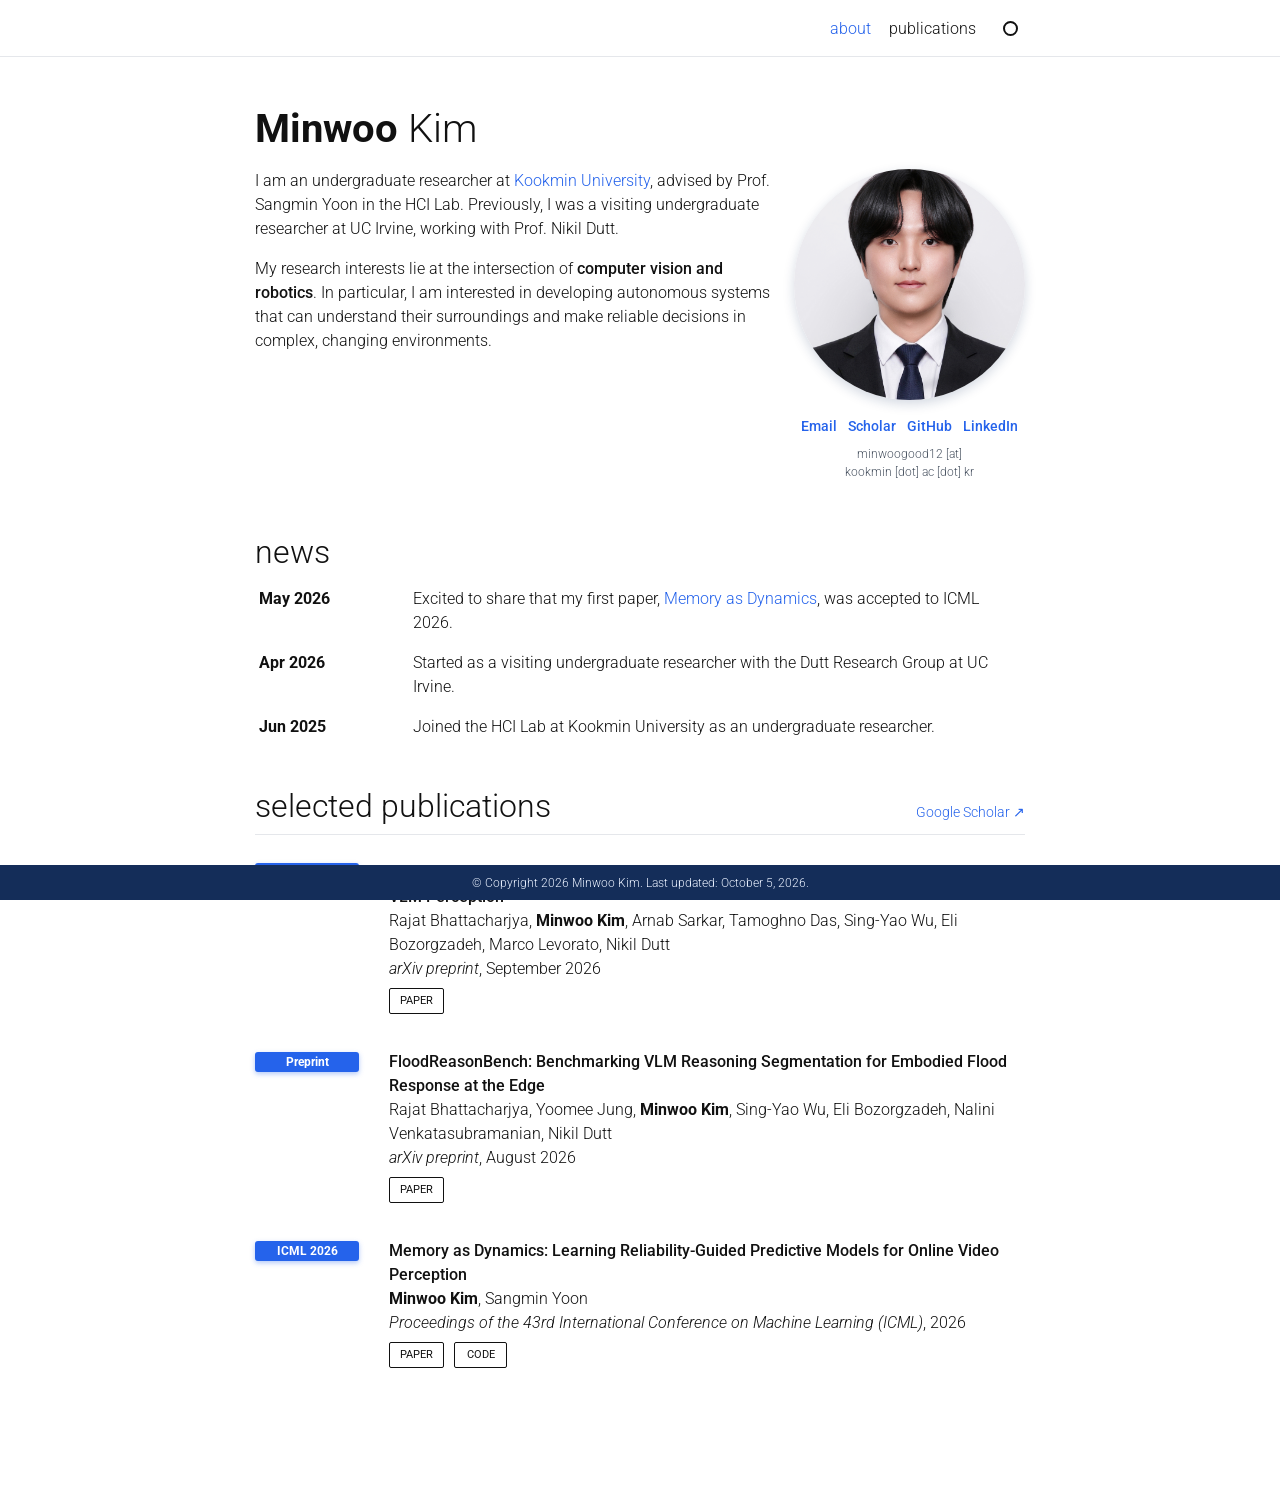
==== index.html @ ced491f4 "Update research bio and add FreshLatent preprint" ====
<!doctype html>
<html lang="en">
<head>
  <meta charset="utf-8">
  <meta name="viewport" content="width=device-width, initial-scale=1">
  <meta name="description" content="Minwoo Kim is a computer vision researcher working on multimodal perception, autonomous systems, and robotics.">
  <meta name="theme-color" content="#ffffff">
  <title>Minwoo Kim</title>
  <script>
    (() => {
      const saved = localStorage.getItem('theme');
      const preferred = matchMedia('(prefers-color-scheme: dark)').matches ? 'dark' : 'light';
      document.documentElement.dataset.theme = saved || preferred;
    })();
  </script>
  <link rel="preconnect" href="https://fonts.googleapis.com">
  <link rel="preconnect" href="https://fonts.gstatic.com" crossorigin>
  <link href="https://fonts.googleapis.com/css2?family=Roboto:ital,wght@0,300;0,400;0,500;0,700;1,300;1,400&amp;display=swap" rel="stylesheet">
  <link rel="stylesheet" href="stylesheet.css">
</head>
<body>
  <a class="skip-link" href="#main">Skip to content</a>
  <header>
    <nav aria-label="Primary navigation">
      <a class="active" href="#about">about</a>
      <a href="#publications">publications</a>
      <button id="theme-toggle" type="button" aria-label="Switch to dark theme" title="Change theme">
        <span class="theme-icon" aria-hidden="true"></span>
      </button>
    </nav>
  </header>

  <main id="main">
    <section class="about" id="about">
      <h1><strong>Minwoo</strong> Kim</h1>
      <aside class="profile" aria-label="Minwoo Kim profile links">
        <img src="image/photo.jpeg" alt="Portrait of Minwoo Kim">
        <div class="social-links">
          <a href="mailto:minwoogood12@kookmin.ac.kr" aria-label="Email">Email</a>
          <a href="https://scholar.google.com/citations?user=IVW0EVEAAAAJ&amp;hl=en" target="_blank" rel="noopener noreferrer">Scholar</a>
          <a href="https://github.com/minwookim01" target="_blank" rel="noopener noreferrer">GitHub</a>
          <a href="https://www.linkedin.com/in/minwoogood12/" target="_blank" rel="noopener noreferrer">LinkedIn</a>
        </div>
        <p>minwoogood12 [at]<br>kookmin [dot] ac [dot] kr</p>
      </aside>
      <div class="about-copy">
        <p>I am an undergraduate researcher at <a href="https://english.kookmin.ac.kr/" target="_blank" rel="noopener noreferrer">Kookmin University</a>, advised by Prof. Sangmin Yoon in the HCI Lab. Previously, I was a visiting undergraduate researcher at UC Irvine, working with Prof. Nikil Dutt.</p>
        <p>My research interests lie at the intersection of <strong>computer vision and robotics</strong>. In particular, I am interested in developing autonomous systems that can understand their surroundings and make reliable decisions in complex, changing environments.</p>
      </div>
    </section>

    <section id="news">
      <h2>news</h2>
      <div class="news-list">
        <article><time datetime="2026-05">May 2026</time><p>Excited to share that my first paper, <a href="https://openreview.net/pdf?id=DiIUn7KZ2k" target="_blank" rel="noopener noreferrer">Memory as Dynamics</a>, was accepted to ICML 2026.</p></article>
        <article><time datetime="2026-04">Apr 2026</time><p>Started as a visiting undergraduate researcher with the Dutt Research Group at UC Irvine.</p></article>
        <article><time datetime="2025-06">Jun 2025</time><p>Joined the HCI Lab at Kookmin University as an undergraduate researcher.</p></article>
      </div>
    </section>

    <section id="publications">
      <div class="section-title"><h2>selected publications</h2><a href="https://scholar.google.com/citations?user=IVW0EVEAAAAJ&amp;hl=en" target="_blank" rel="noopener noreferrer">Google Scholar ↗</a></div>
      <div class="publication-list">
        <article class="publication"><span class="tag">Preprint</span><div class="pub-body"><h3>FRESHLATENT: Channel-Aware Latent Adaptation for Resource-Constrained Embodied VLM Perception</h3><p class="authors">Rajat Bhattacharjya, <strong>Minwoo Kim</strong>, Arnab Sarkar, Tamoghno Das, Sing-Yao Wu, Eli Bozorgzadeh, Marco Levorato, Nikil Dutt</p><p class="venue"><em>arXiv preprint</em>, September 2026</p><div class="pub-links"><a href="https://arxiv.org/abs/2609.30629" target="_blank" rel="noopener noreferrer">Paper</a></div></div></article>
        <article class="publication"><span class="tag">Preprint</span><div class="pub-body"><h3>FloodReasonBench: Benchmarking VLM Reasoning Segmentation for Embodied Flood Response at the Edge</h3><p class="authors">Rajat Bhattacharjya, Yoomee Jung, <strong>Minwoo Kim</strong>, Sing-Yao Wu, Eli Bozorgzadeh, Nalini Venkatasubramanian, Nikil Dutt</p><p class="venue"><em>arXiv preprint</em>, August 2026</p><div class="pub-links"><a href="https://arxiv.org/abs/2608.15410" target="_blank" rel="noopener noreferrer">Paper</a></div></div></article>
        <article class="publication">
          <span class="tag">ICML 2026</span>
          <div class="pub-body"><h3>Memory as Dynamics: Learning Reliability-Guided Predictive Models for Online Video Perception</h3><p class="authors"><strong>Minwoo Kim</strong>, Sangmin Yoon</p><p class="venue"><em>Proceedings of the 43rd International Conference on Machine Learning (ICML)</em>, 2026</p><div class="pub-links"><a href="https://openreview.net/pdf?id=DiIUn7KZ2k" target="_blank" rel="noopener noreferrer">Paper</a><a href="https://github.com/minwookim01/memory-as-dynamics" target="_blank" rel="noopener noreferrer">Code</a></div></div>
        </article>
      </div>
    </section>

  </main>

  <footer><p>© Copyright 2026 Minwoo Kim. Last updated: October 5, 2026.</p></footer>
  <script>
    const root = document.documentElement;
    const toggle = document.querySelector('#theme-toggle');
    const themeMeta = document.querySelector('meta[name="theme-color"]');
    function updateThemeButton() {
      const dark = root.dataset.theme === 'dark';
      toggle.setAttribute('aria-label', dark ? 'Switch to light theme' : 'Switch to dark theme');
      toggle.setAttribute('aria-pressed', String(dark));
      themeMeta.setAttribute('content', dark ? '#0b1220' : '#ffffff');
    }
    toggle.addEventListener('click', () => {
      root.dataset.theme = root.dataset.theme === 'dark' ? 'light' : 'dark';
      localStorage.setItem('theme', root.dataset.theme);
      updateThemeButton();
    });
    updateThemeButton();
  </script>
</body>
</html>
---- stylesheet.css ----
:root{--bg:#fff;--surface:#f1f6ff;--text:#111;--muted:#4b5563;--line:#e5e7eb;--accent:#2563eb;--accent-hover:#174bb8;--footer:#142d59;--shadow:0 4px 12px rgba(15,46,95,.18);color-scheme:light}
:root[data-theme="dark"]{--bg:#090f1a;--surface:#111b2c;--text:#f1f5fb;--muted:#abb7c9;--line:#26344a;--accent:#76a9ff;--accent-hover:#aecbff;--footer:#050912;--shadow:0 4px 16px rgba(0,0,0,.45);color-scheme:dark}
*{box-sizing:border-box}html{scroll-behavior:smooth;scroll-padding-top:68px}body{margin:0;padding:57px 0 70px;background:var(--bg);color:var(--text);font-family:Roboto,Arial,sans-serif;font-size:16px;font-weight:300;line-height:24px;transition:background .2s ease,color .2s ease}a{color:var(--accent);text-decoration:none}a:hover{color:var(--accent-hover);text-decoration:underline;text-underline-offset:2px}.skip-link{position:fixed;top:8px;left:8px;z-index:100;padding:6px 10px;background:var(--text);color:var(--bg);transform:translateY(-150%)}.skip-link:focus{transform:none}
header{position:fixed;top:0;left:0;right:0;z-index:20;height:57px;border-bottom:1px solid var(--line);background:color-mix(in srgb,var(--bg) 94%,transparent);backdrop-filter:blur(12px)}nav{width:min(100%,800px);height:57px;margin:auto;padding:8px 15px;display:flex;justify-content:flex-end;align-items:center;gap:18px}nav a{color:var(--text);font-size:16px;font-weight:300}nav a.active{color:var(--accent)}#theme-toggle{width:30px;height:30px;margin-left:1px;padding:0;border:0;background:transparent;color:var(--text);cursor:pointer;display:grid;place-items:center}.theme-icon{width:15px;height:15px;border:2px solid currentColor;border-radius:50%;box-shadow:6px -5px 0 -3px var(--bg)}:root[data-theme="dark"] .theme-icon{border:0;background:#f4c552;box-shadow:0 0 0 4px rgba(244,197,82,.14)}
main{width:min(100%,800px);margin:48px auto 0;padding:0 15px}.about::after{content:"";display:block;clear:both}.about h1{margin:0 0 16px;font-size:40px;font-weight:300;line-height:48px}.about h1 strong{font-weight:700}.profile{float:right;width:30%;margin:0 0 12px 16px;text-align:center}.profile img{display:block;width:100%;aspect-ratio:1;border-radius:50%;object-fit:cover;object-position:center 18%;box-shadow:var(--shadow)}.social-links{display:flex;justify-content:center;flex-wrap:wrap;gap:3px 11px;margin-top:14px}.social-links a{font-size:14px;font-weight:500}.profile>p{margin:7px 0 0;color:var(--muted);font-size:12px;line-height:18px}.about-copy p{margin:0 0 16px}.about-copy strong{font-weight:500}
section{padding:0;margin:0 0 32px}section:not(.about){padding-top:8px}h2{margin:0 0 8px;font-size:32px;font-weight:300;line-height:38.4px}.news-list{margin:0 0 16px}.news-list article{display:grid;grid-template-columns:140px 1fr;gap:14px;padding:8px 4px}.news-list time{font-weight:700}.news-list p{margin:0}.section-title{display:flex;justify-content:space-between;align-items:baseline;gap:18px}.section-title>a{font-size:14px}.publication-list{padding-top:8px;border-top:1px solid var(--line)}.publication{display:grid;grid-template-columns:104px 1fr;gap:30px;padding:18px 0}.tag{align-self:start;margin-top:2px;padding:1px 9px;border-radius:3px;background:var(--accent);box-shadow:0 2px 5px color-mix(in srgb,var(--accent) 35%,transparent);color:#fff;text-align:center;font-size:12px;font-weight:700;line-height:18px}.pub-body h3{margin:0;font-size:16px;font-weight:500;line-height:24px}.pub-body p{margin:0;font-size:16px;line-height:24px}.pub-links{display:flex;gap:10px;margin-top:7px}.pub-links a{min-width:53px;padding:1px 10px;border:1px solid var(--text);border-radius:2px;color:var(--text);text-align:center;font-size:11px;font-weight:400;line-height:22px;text-transform:uppercase}.pub-links a:hover{border-color:var(--accent);color:var(--accent);text-decoration:none}
footer{position:fixed;left:0;right:0;bottom:0;z-index:20;height:35px;padding:0 15px;background:var(--footer);color:#eaf1ff;display:flex;align-items:center;justify-content:center;text-align:center;font-size:12px;font-weight:300;line-height:18px}footer p{margin:0}
@media(max-width:575px){nav{padding-inline:15px;gap:14px}nav a{font-size:14px}main{margin-top:24px;padding-inline:15px}.about h1{font-size:34px;line-height:41px}.profile{float:none;width:210px;margin:0 auto 24px}.about-copy p{margin-bottom:14px}section{margin-bottom:28px}h2{font-size:28px;line-height:34px}.news-list article{grid-template-columns:94px 1fr;gap:10px;padding-inline:0}.publication{grid-template-columns:88px 1fr;gap:16px}.tag{font-size:11px;padding-inline:6px}.section-title>a{white-space:nowrap}}
@media(prefers-reduced-motion:reduce){html{scroll-behavior:auto}*,*:before,*:after{transition:none!important}}
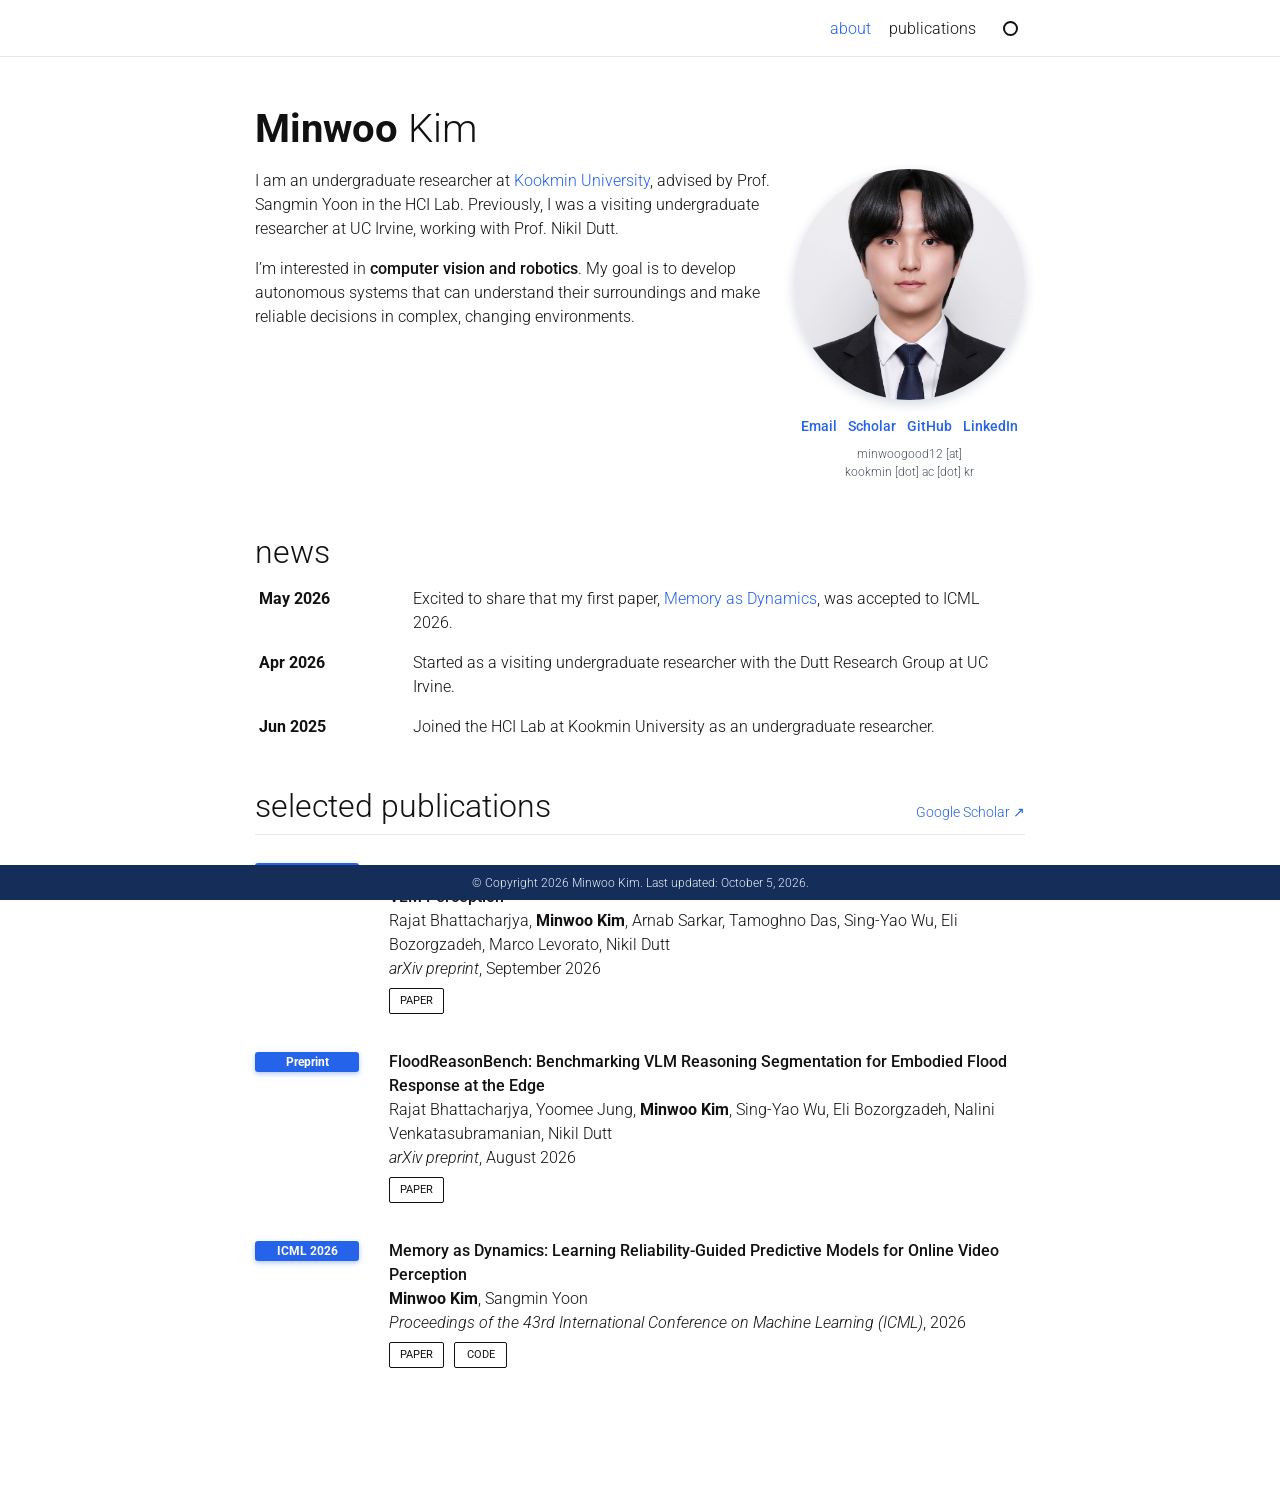
==== commit b3031738: "Simplify research interests and goal" ====
--- a/index.html
+++ b/index.html
@@ -45,7 +45,7 @@
       </aside>
       <div class="about-copy">
         <p>I am an undergraduate researcher at <a href="https://english.kookmin.ac.kr/" target="_blank" rel="noopener noreferrer">Kookmin University</a>, advised by Prof. Sangmin Yoon in the HCI Lab. Previously, I was a visiting undergraduate researcher at UC Irvine, working with Prof. Nikil Dutt.</p>
-        <p>My research interests lie at the intersection of <strong>computer vision and robotics</strong>. In particular, I am interested in developing autonomous systems that can understand their surroundings and make reliable decisions in complex, changing environments.</p>
+        <p>I’m interested in <strong>computer vision and robotics</strong>. My goal is to develop autonomous systems that can understand their surroundings and make reliable decisions in complex, changing environments.</p>
       </div>
     </section>
 
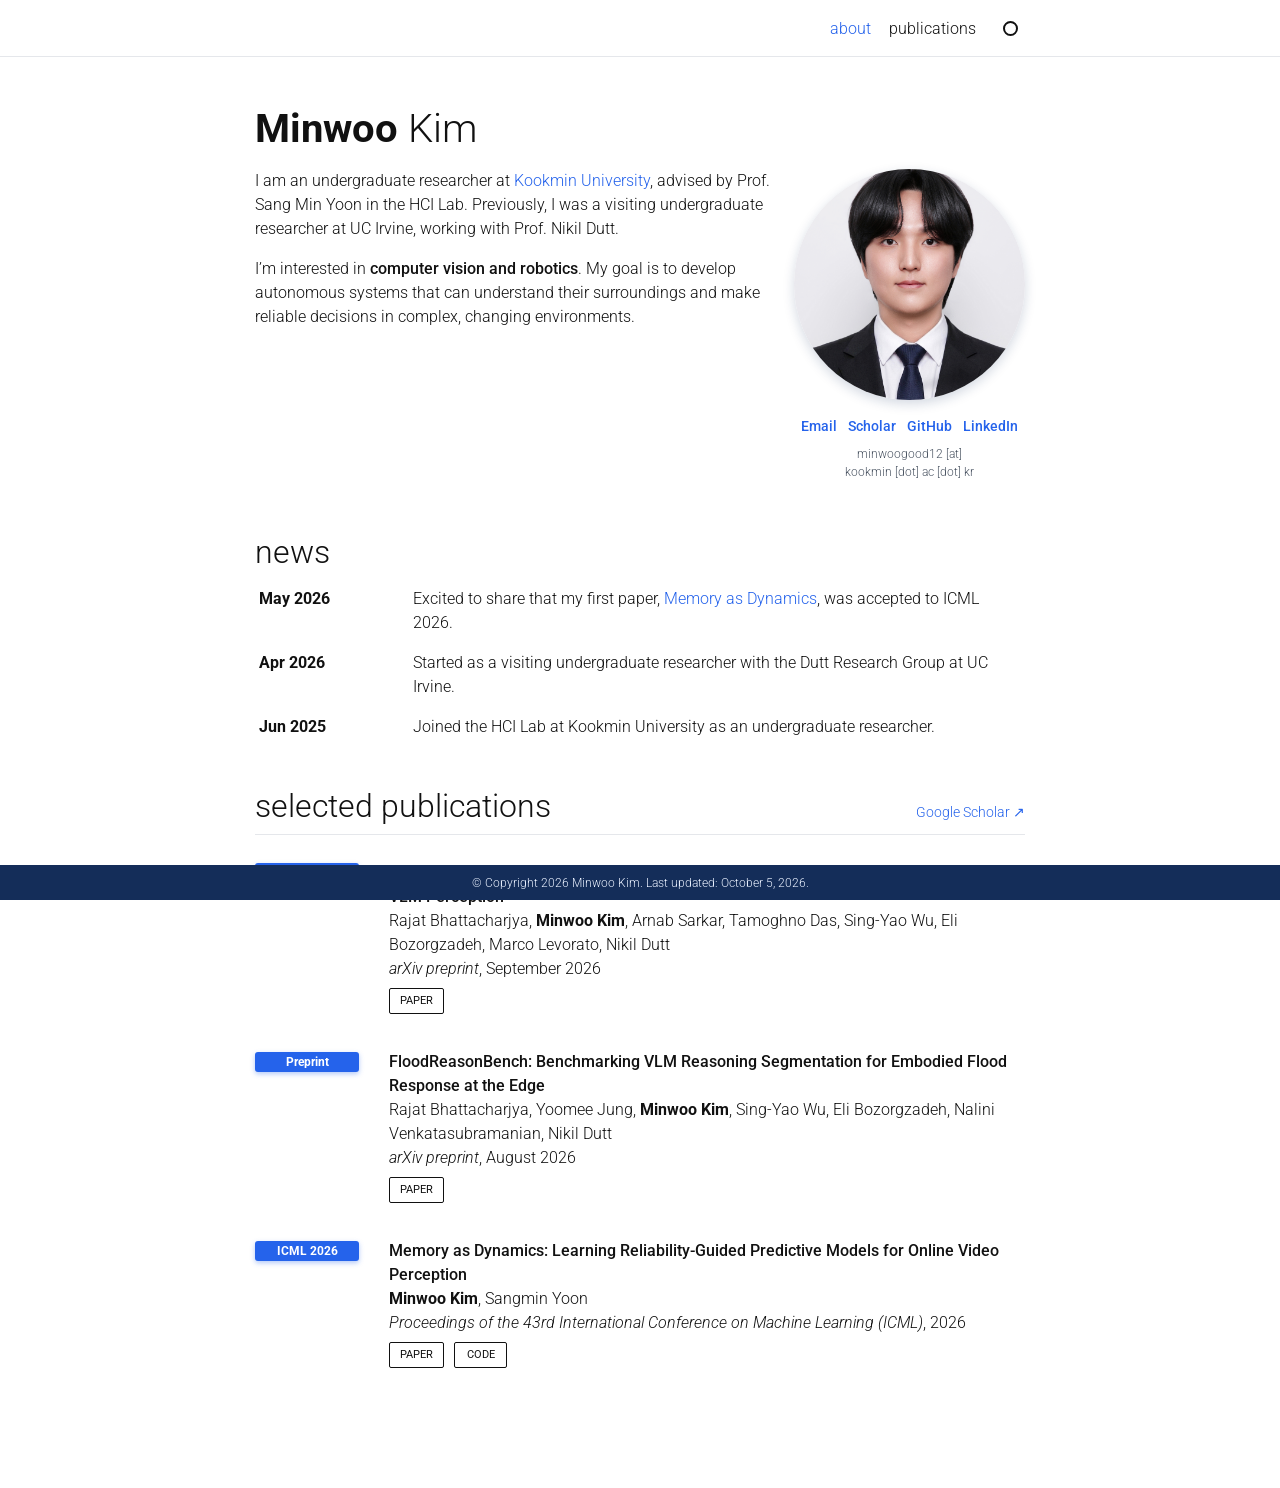
==== commit fa10e187: "Update index.html" ====
--- a/index.html
+++ b/index.html
@@ -44,7 +44,7 @@
         <p>minwoogood12 [at]<br>kookmin [dot] ac [dot] kr</p>
       </aside>
       <div class="about-copy">
-        <p>I am an undergraduate researcher at <a href="https://english.kookmin.ac.kr/" target="_blank" rel="noopener noreferrer">Kookmin University</a>, advised by Prof. Sangmin Yoon in the HCI Lab. Previously, I was a visiting undergraduate researcher at UC Irvine, working with Prof. Nikil Dutt.</p>
+        <p>I am an undergraduate researcher at <a href="https://english.kookmin.ac.kr/" target="_blank" rel="noopener noreferrer">Kookmin University</a>, advised by Prof. Sang Min Yoon in the HCI Lab. Previously, I was a visiting undergraduate researcher at UC Irvine, working with Prof. Nikil Dutt.</p>
         <p>I’m interested in <strong>computer vision and robotics</strong>. My goal is to develop autonomous systems that can understand their surroundings and make reliable decisions in complex, changing environments.</p>
       </div>
     </section>
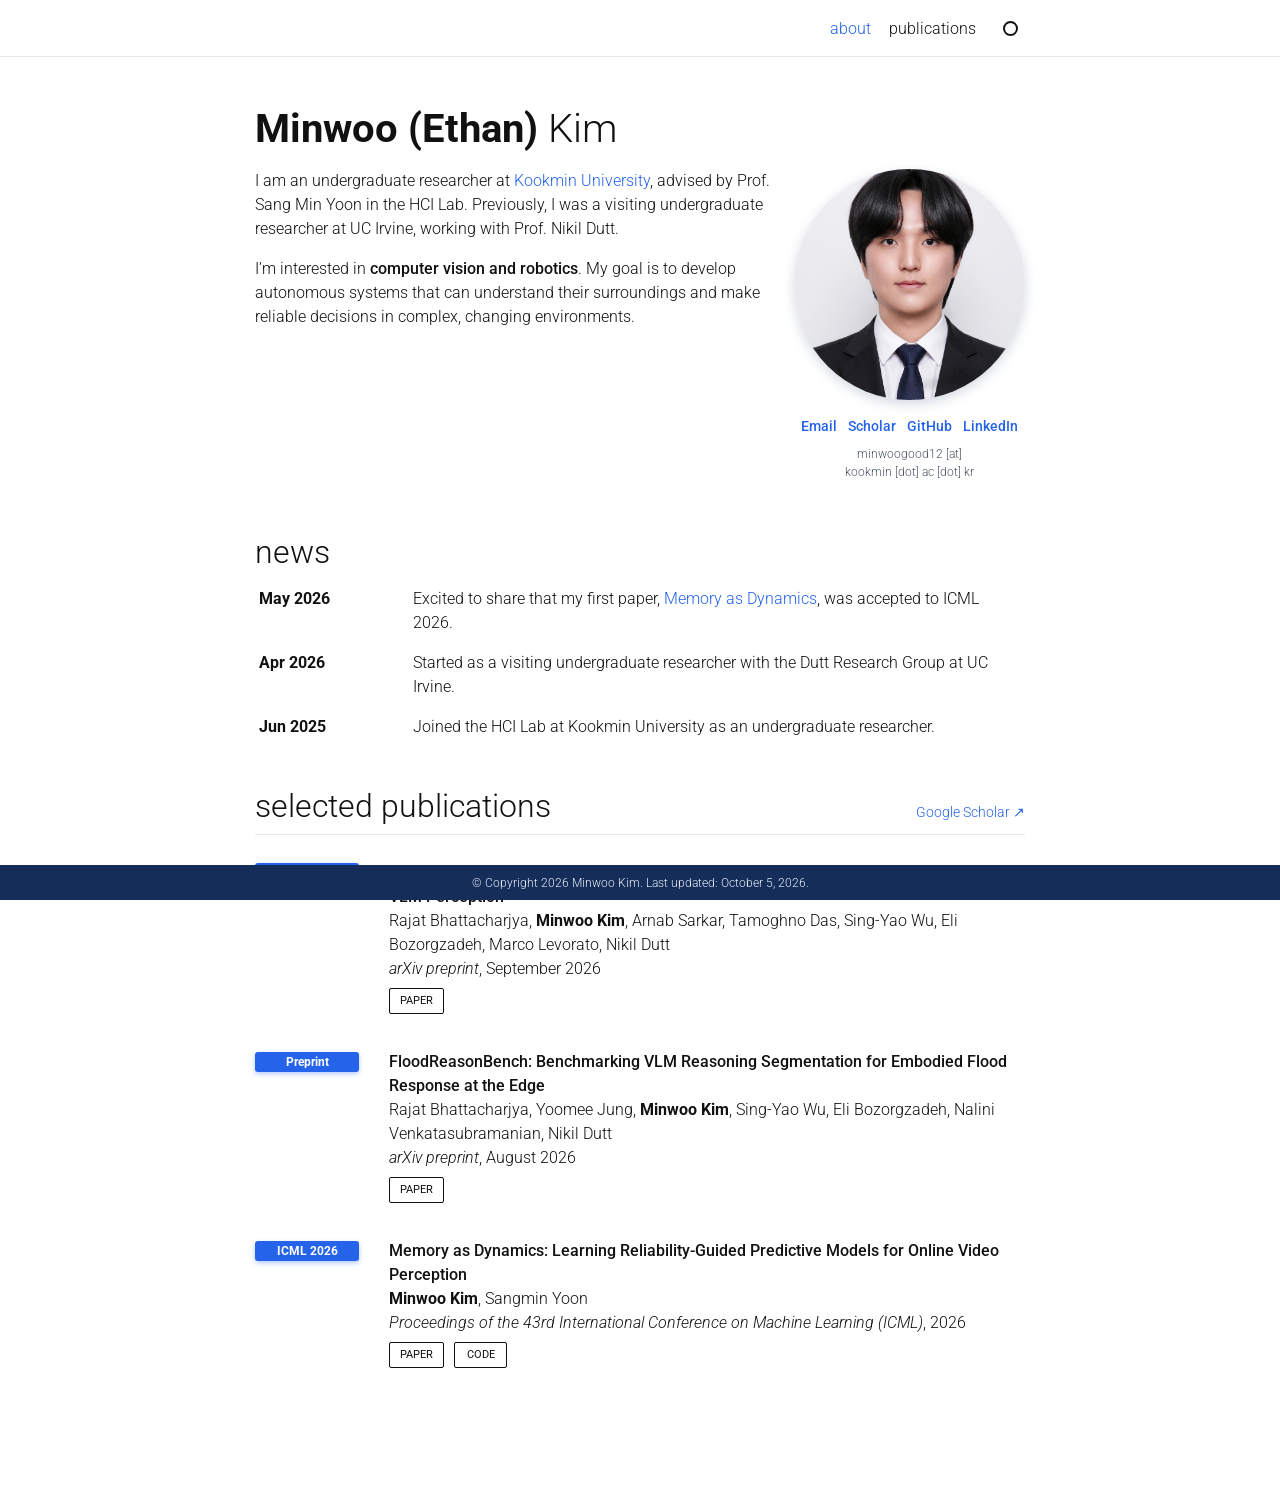
==== commit 0598de55: "Update index.html" ====
--- a/index.html
+++ b/index.html
@@ -32,7 +32,7 @@
 
   <main id="main">
     <section class="about" id="about">
-      <h1><strong>Minwoo</strong> Kim</h1>
+      <h1><strong>Minwoo (Ethan)</strong> Kim</h1>
       <aside class="profile" aria-label="Minwoo Kim profile links">
         <img src="image/photo.jpeg" alt="Portrait of Minwoo Kim">
         <div class="social-links">
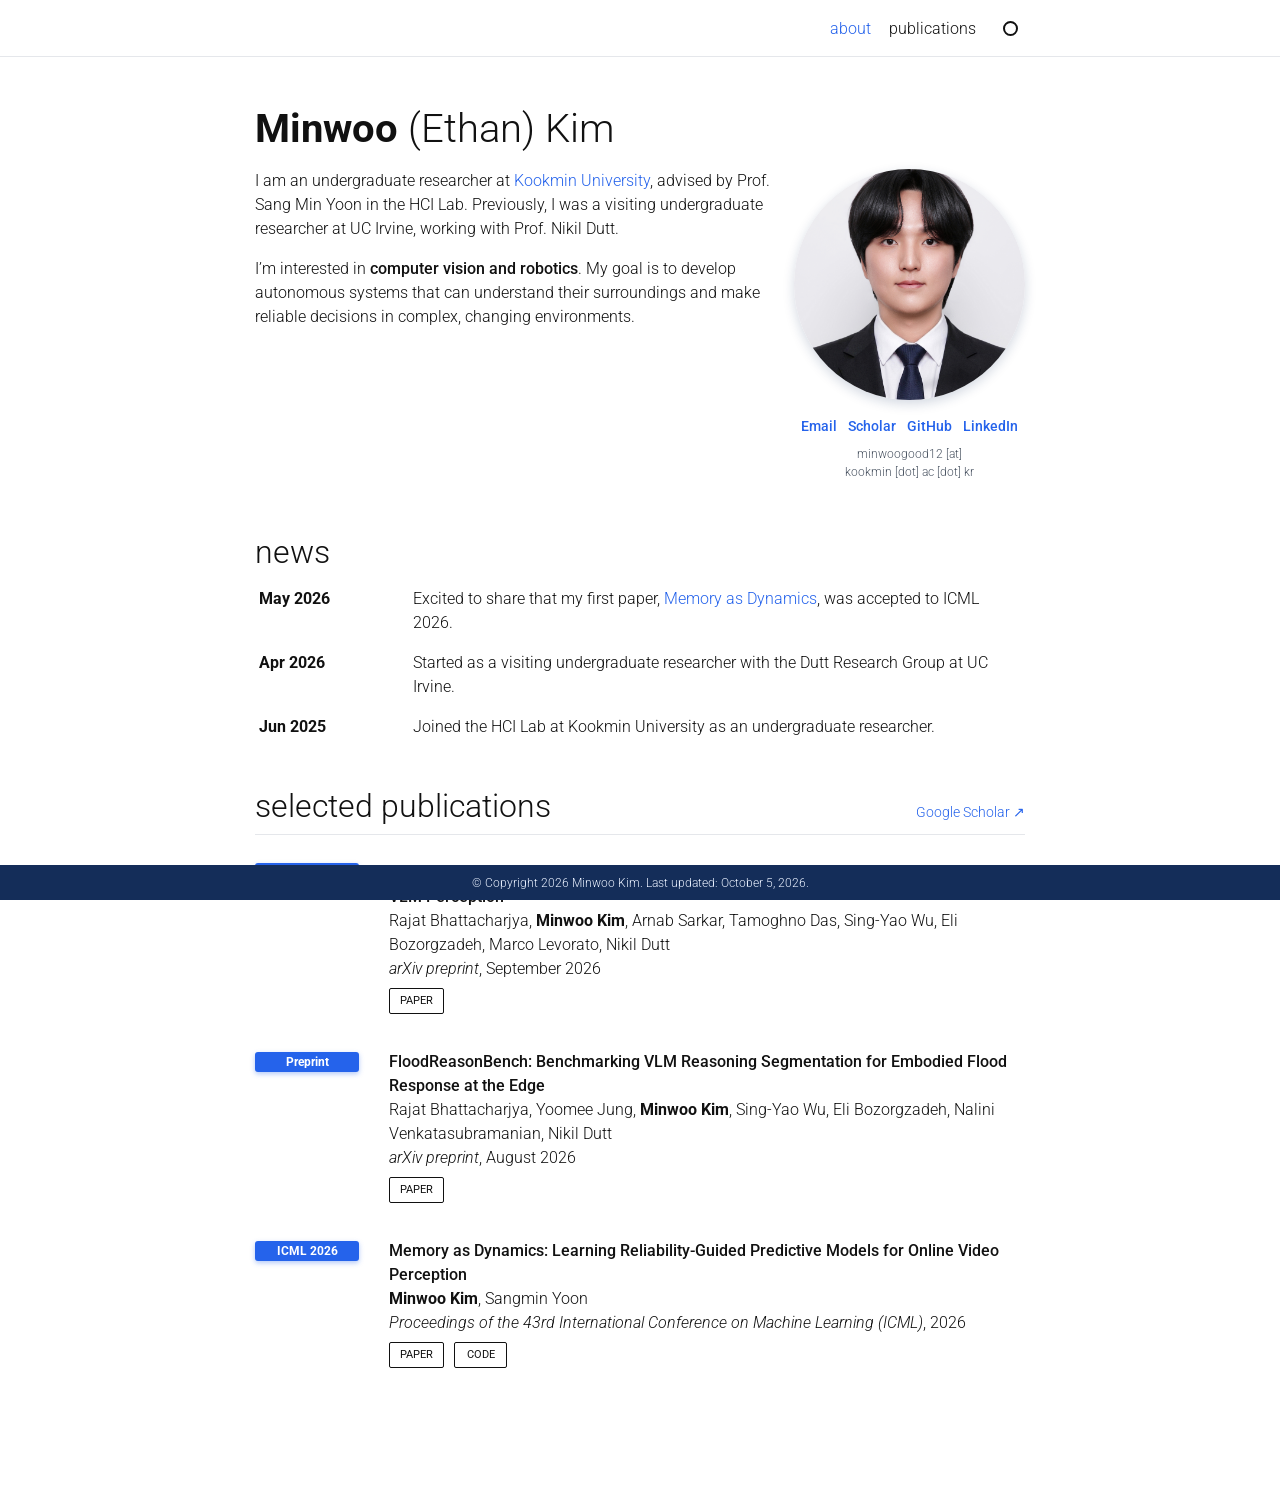
==== commit e3a640a8: "Update index.html" ====
--- a/index.html
+++ b/index.html
@@ -32,7 +32,7 @@
 
   <main id="main">
     <section class="about" id="about">
-      <h1><strong>Minwoo (Ethan)</strong> Kim</h1>
+      <h1><strong>Minwoo</strong> (Ethan) Kim</h1>
       <aside class="profile" aria-label="Minwoo Kim profile links">
         <img src="image/photo.jpeg" alt="Portrait of Minwoo Kim">
         <div class="social-links">
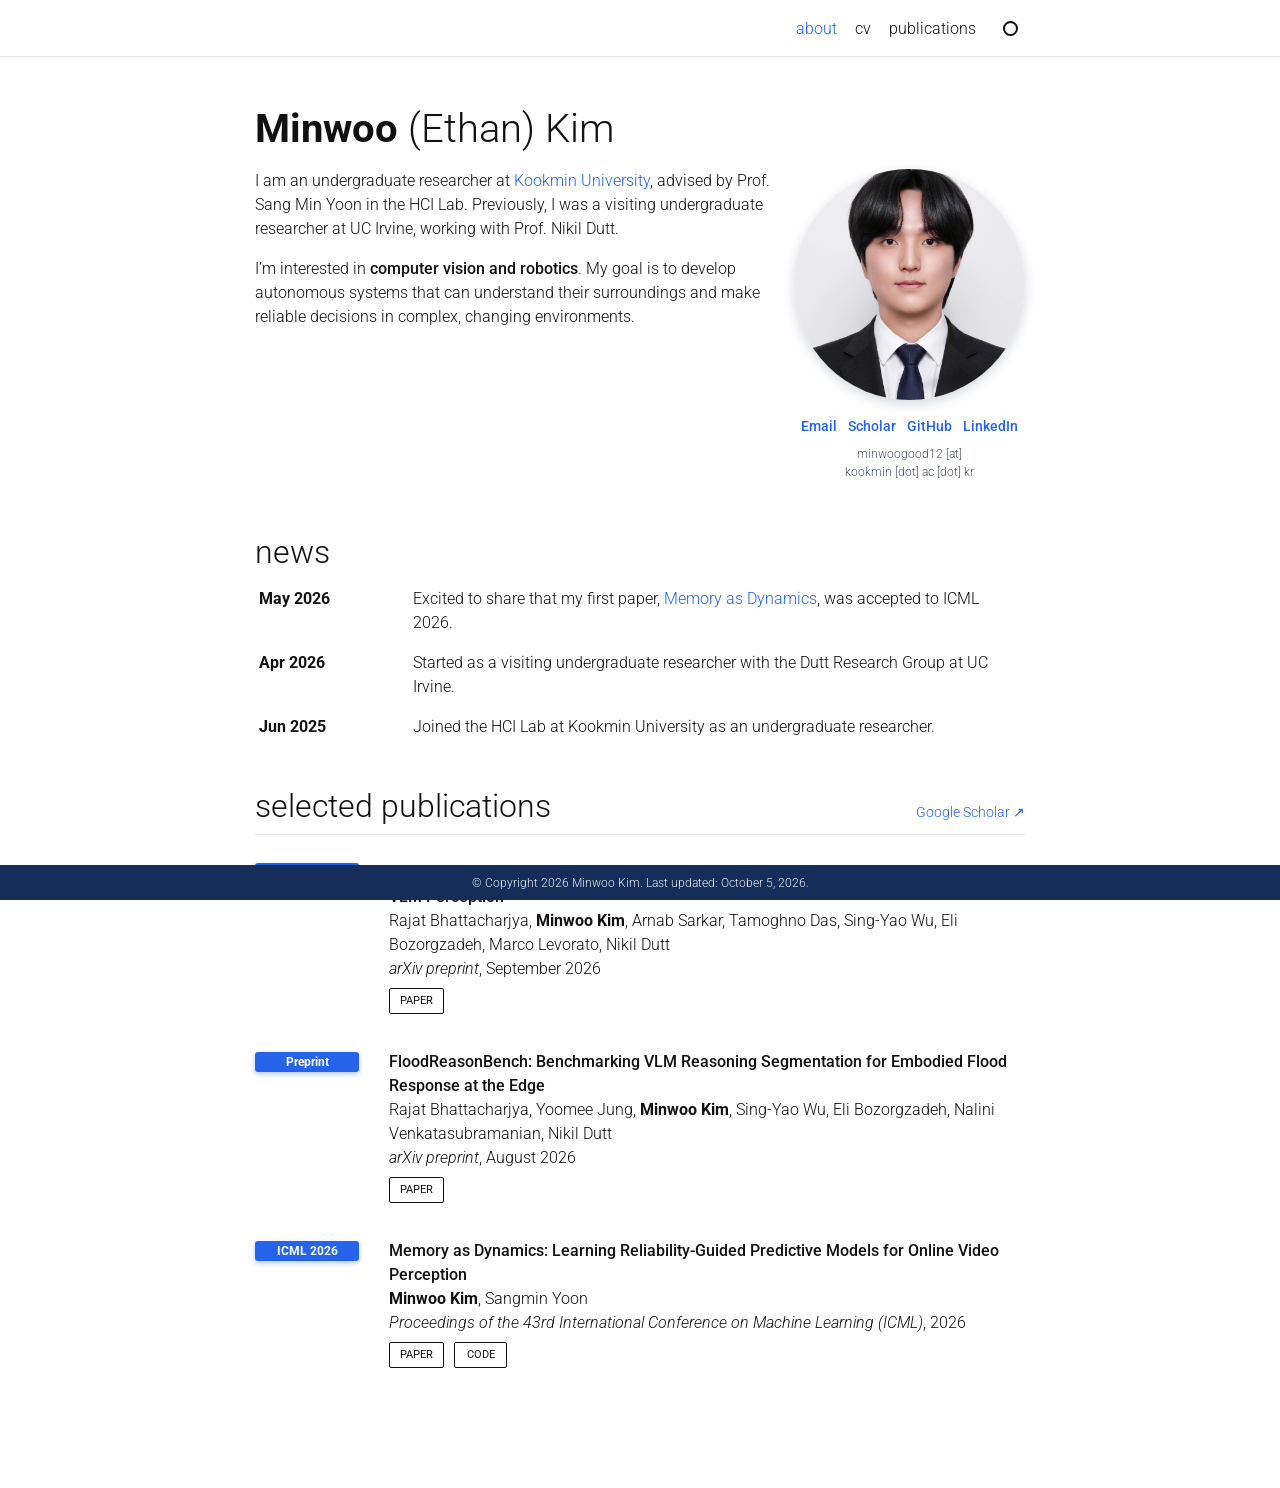
==== commit 78a5e630: "Link publications page and add CV navigation" ====
--- a/index.html
+++ b/index.html
@@ -22,8 +22,9 @@
   <a class="skip-link" href="#main">Skip to content</a>
   <header>
     <nav aria-label="Primary navigation">
-      <a class="active" href="#about">about</a>
-      <a href="#publications">publications</a>
+      <a class="active" href="index.html" aria-current="page">about</a>
+      <a href="cv.pdf">cv</a>
+      <a href="publications.html">publications</a>
       <button id="theme-toggle" type="button" aria-label="Switch to dark theme" title="Change theme">
         <span class="theme-icon" aria-hidden="true"></span>
       </button>
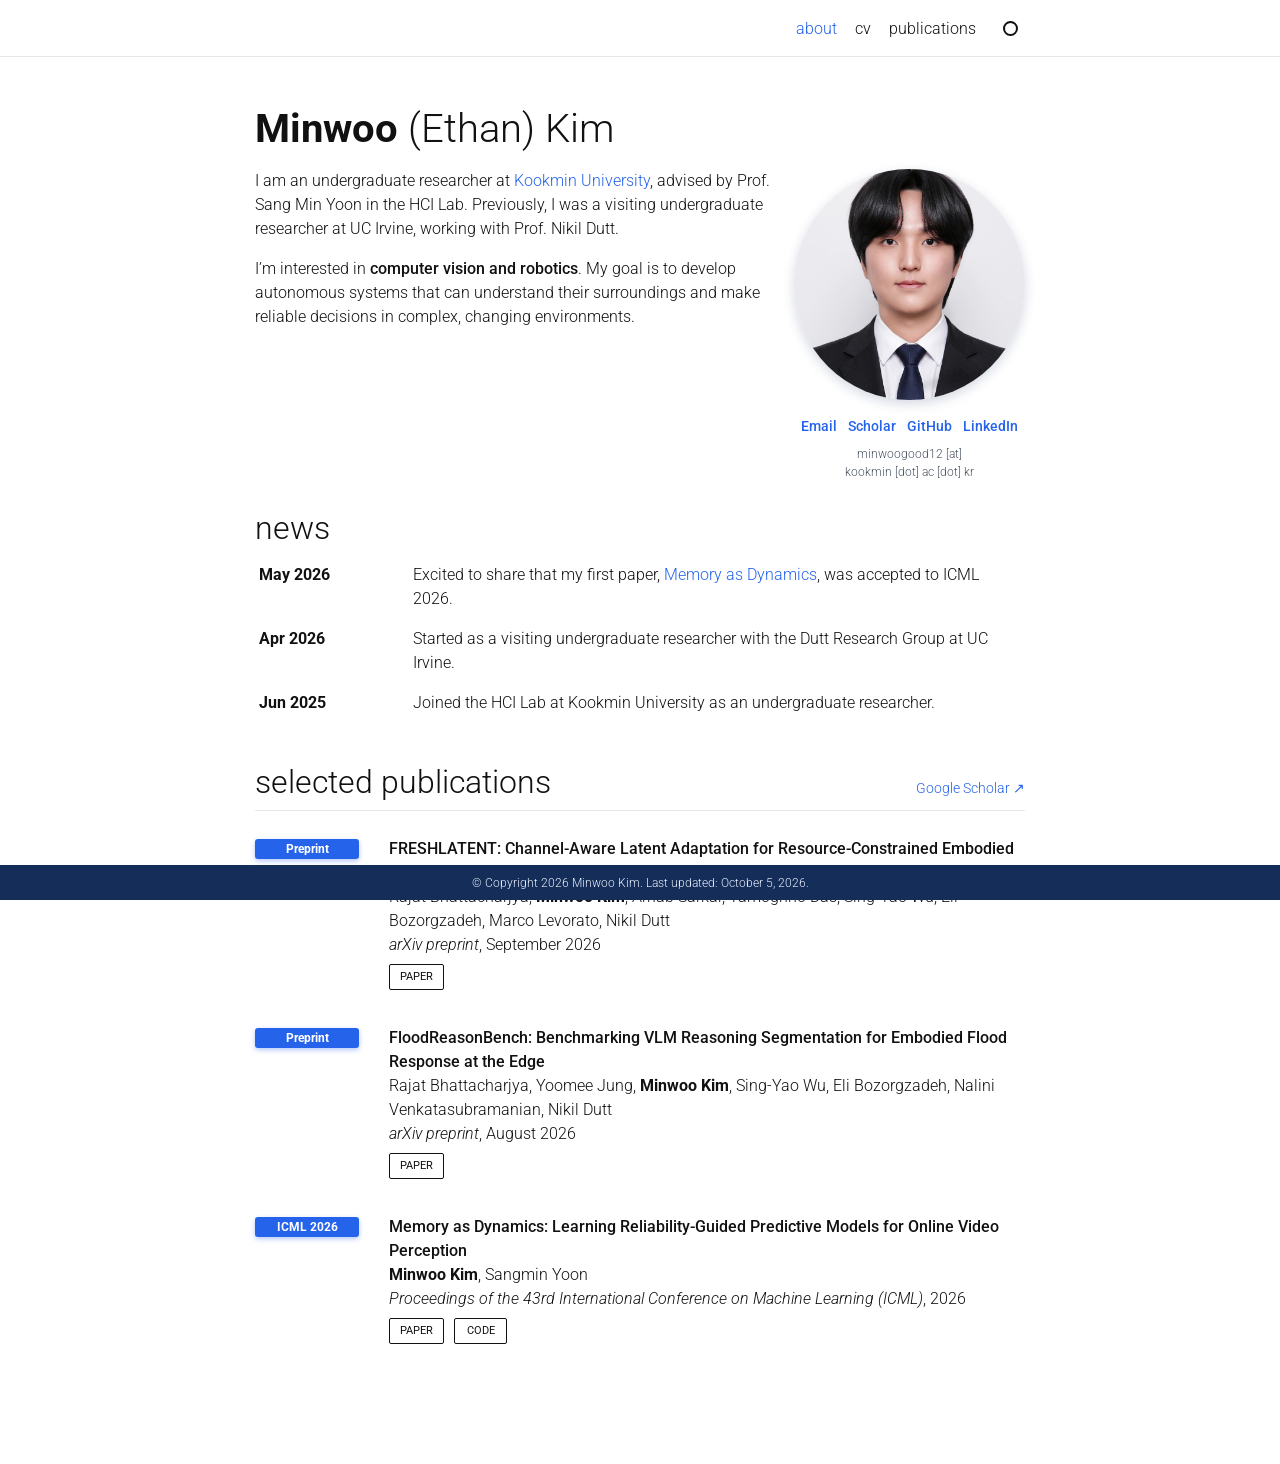
==== commit 3254ad73: "Add GoatCounter visitor analytics" ====
--- a/index.html
+++ b/index.html
@@ -91,5 +91,7 @@
     });
     updateThemeButton();
   </script>
+  <script data-goatcounter="https://minwoogood12.goatcounter.com/count"
+          async src="https://gc.zgo.at/count.js"></script>
 </body>
 </html>
--- a/stylesheet.css
+++ b/stylesheet.css
@@ -3,7 +3,7 @@
 *{box-sizing:border-box}html{scroll-behavior:smooth;scroll-padding-top:68px}body{margin:0;padding:57px 0 70px;background:var(--bg);color:var(--text);font-family:Roboto,Arial,sans-serif;font-size:16px;font-weight:300;line-height:24px;transition:background .2s ease,color .2s ease}a{color:var(--accent);text-decoration:none}a:hover{color:var(--accent-hover);text-decoration:underline;text-underline-offset:2px}.skip-link{position:fixed;top:8px;left:8px;z-index:100;padding:6px 10px;background:var(--text);color:var(--bg);transform:translateY(-150%)}.skip-link:focus{transform:none}
 header{position:fixed;top:0;left:0;right:0;z-index:20;height:57px;border-bottom:1px solid var(--line);background:color-mix(in srgb,var(--bg) 94%,transparent);backdrop-filter:blur(12px)}nav{width:min(100%,800px);height:57px;margin:auto;padding:8px 15px;display:flex;justify-content:flex-end;align-items:center;gap:18px}nav a{color:var(--text);font-size:16px;font-weight:300}nav a.active{color:var(--accent)}#theme-toggle{width:30px;height:30px;margin-left:1px;padding:0;border:0;background:transparent;color:var(--text);cursor:pointer;display:grid;place-items:center}.theme-icon{width:15px;height:15px;border:2px solid currentColor;border-radius:50%;box-shadow:6px -5px 0 -3px var(--bg)}:root[data-theme="dark"] .theme-icon{border:0;background:#f4c552;box-shadow:0 0 0 4px rgba(244,197,82,.14)}
 main{width:min(100%,800px);margin:48px auto 0;padding:0 15px}.about::after{content:"";display:block;clear:both}.about h1{margin:0 0 16px;font-size:40px;font-weight:300;line-height:48px}.about h1 strong{font-weight:700}.profile{float:right;width:30%;margin:0 0 12px 16px;text-align:center}.profile img{display:block;width:100%;aspect-ratio:1;border-radius:50%;object-fit:cover;object-position:center 18%;box-shadow:var(--shadow)}.social-links{display:flex;justify-content:center;flex-wrap:wrap;gap:3px 11px;margin-top:14px}.social-links a{font-size:14px;font-weight:500}.profile>p{margin:7px 0 0;color:var(--muted);font-size:12px;line-height:18px}.about-copy p{margin:0 0 16px}.about-copy strong{font-weight:500}
-section{padding:0;margin:0 0 32px}section:not(.about){padding-top:8px}h2{margin:0 0 8px;font-size:32px;font-weight:300;line-height:38.4px}.news-list{margin:0 0 16px}.news-list article{display:grid;grid-template-columns:140px 1fr;gap:14px;padding:8px 4px}.news-list time{font-weight:700}.news-list p{margin:0}.section-title{display:flex;justify-content:space-between;align-items:baseline;gap:18px}.section-title>a{font-size:14px}.publication-list{padding-top:8px;border-top:1px solid var(--line)}.publication{display:grid;grid-template-columns:104px 1fr;gap:30px;padding:18px 0}.tag{align-self:start;margin-top:2px;padding:1px 9px;border-radius:3px;background:var(--accent);box-shadow:0 2px 5px color-mix(in srgb,var(--accent) 35%,transparent);color:#fff;text-align:center;font-size:12px;font-weight:700;line-height:18px}.pub-body h3{margin:0;font-size:16px;font-weight:500;line-height:24px}.pub-body p{margin:0;font-size:16px;line-height:24px}.pub-links{display:flex;gap:10px;margin-top:7px}.pub-links a{min-width:53px;padding:1px 10px;border:1px solid var(--text);border-radius:2px;color:var(--text);text-align:center;font-size:11px;font-weight:400;line-height:22px;text-transform:uppercase}.pub-links a:hover{border-color:var(--accent);color:var(--accent);text-decoration:none}
+section{padding:0;margin:0 0 32px}.about{margin-bottom:8px}section:not(.about){padding-top:8px}h2{margin:0 0 8px;font-size:32px;font-weight:300;line-height:38.4px}.news-list{margin:0 0 16px}.news-list article{display:grid;grid-template-columns:140px 1fr;gap:14px;padding:8px 4px}.news-list time{font-weight:700}.news-list p{margin:0}.section-title{display:flex;justify-content:space-between;align-items:baseline;gap:18px}.section-title>a{font-size:14px}.publication-list{padding-top:8px;border-top:1px solid var(--line)}.publication{display:grid;grid-template-columns:104px 1fr;gap:30px;padding:18px 0}.tag{align-self:start;margin-top:2px;padding:1px 9px;border-radius:3px;background:var(--accent);box-shadow:0 2px 5px color-mix(in srgb,var(--accent) 35%,transparent);color:#fff;text-align:center;font-size:12px;font-weight:700;line-height:18px}.pub-body h3{margin:0;font-size:16px;font-weight:500;line-height:24px}.pub-body p{margin:0;font-size:16px;line-height:24px}.pub-links{display:flex;gap:10px;margin-top:7px}.pub-links a{min-width:53px;padding:1px 10px;border:1px solid var(--text);border-radius:2px;color:var(--text);text-align:center;font-size:11px;font-weight:400;line-height:22px;text-transform:uppercase}.pub-links a:hover{border-color:var(--accent);color:var(--accent);text-decoration:none}
 footer{position:fixed;left:0;right:0;bottom:0;z-index:20;height:35px;padding:0 15px;background:var(--footer);color:#eaf1ff;display:flex;align-items:center;justify-content:center;text-align:center;font-size:12px;font-weight:300;line-height:18px}footer p{margin:0}
 @media(max-width:575px){nav{padding-inline:15px;gap:14px}nav a{font-size:14px}main{margin-top:24px;padding-inline:15px}.about h1{font-size:34px;line-height:41px}.profile{float:none;width:210px;margin:0 auto 24px}.about-copy p{margin-bottom:14px}section{margin-bottom:28px}h2{font-size:28px;line-height:34px}.news-list article{grid-template-columns:94px 1fr;gap:10px;padding-inline:0}.publication{grid-template-columns:88px 1fr;gap:16px}.tag{font-size:11px;padding-inline:6px}.section-title>a{white-space:nowrap}}
 @media(prefers-reduced-motion:reduce){html{scroll-behavior:auto}*,*:before,*:after{transition:none!important}}
